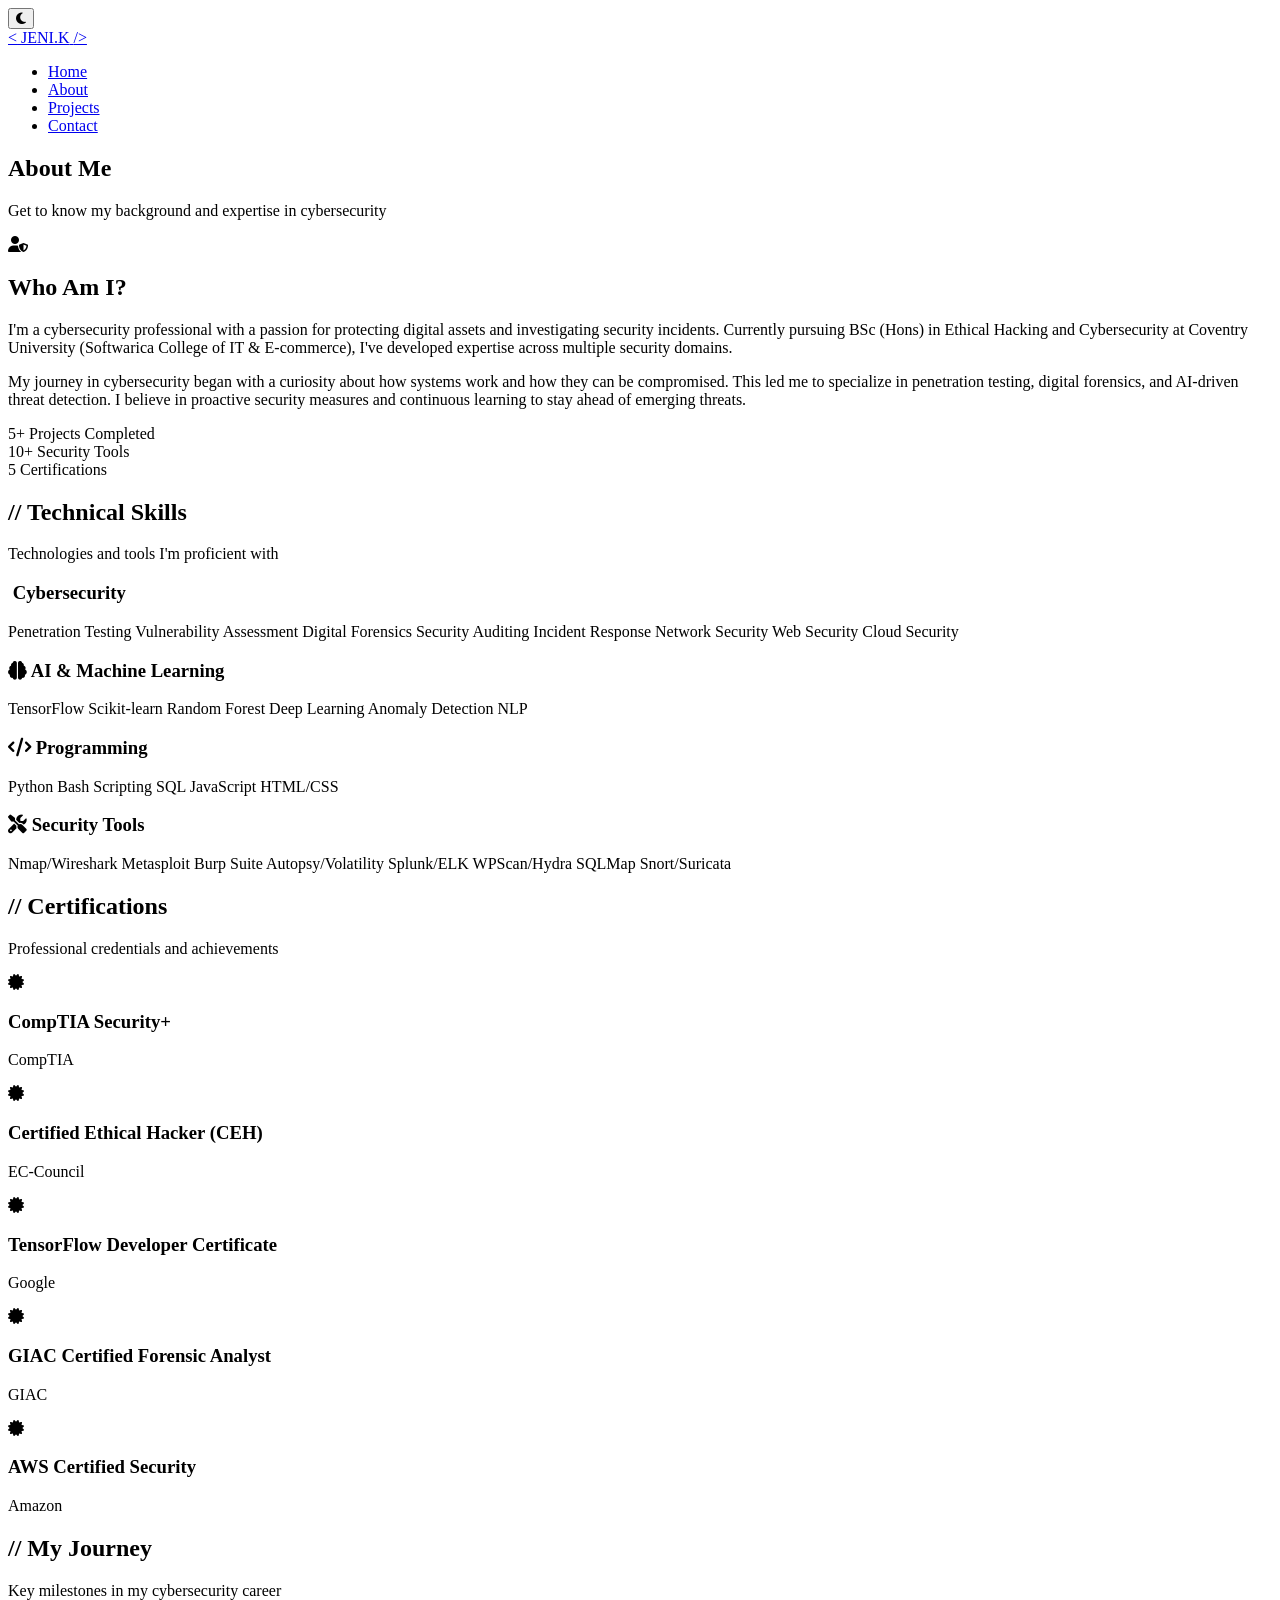
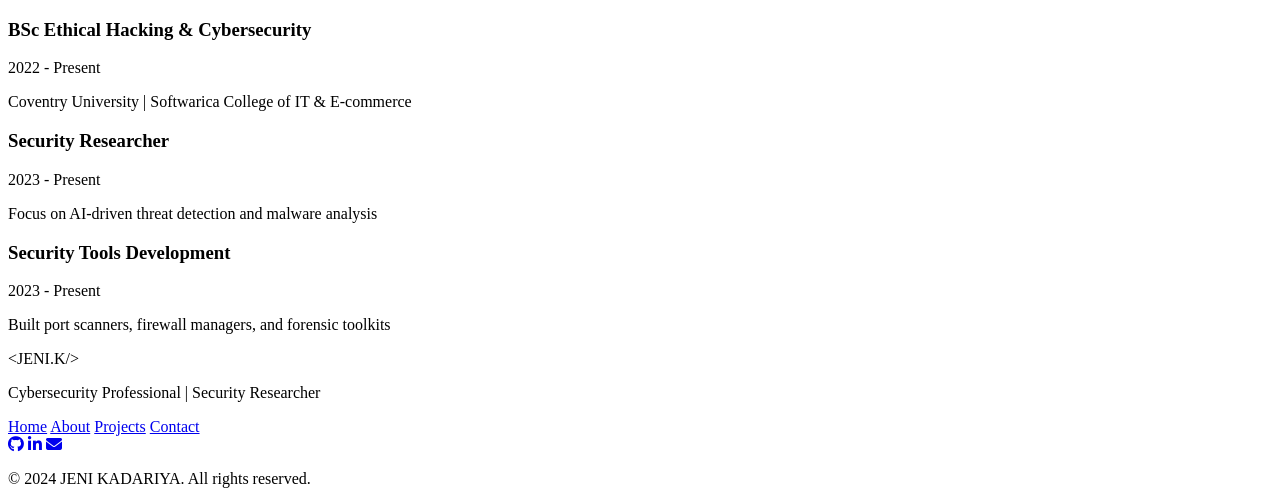
==== about.html @ f5ad0b84 "portolio" ====
<!DOCTYPE html>
<html lang="en">
<head>
    <meta charset="UTF-8">
    <meta name="viewport" content="width=device-width, initial-scale=1.0">
    <title>About | JENI KADARIYA - Cybersecurity Professional</title>
    <link rel="stylesheet" href="assets/css/style.css">
    <link href="https://fonts.googleapis.com/css2?family=Inter:wght@300;400;500;600;700;800&display=swap" rel="stylesheet">
    <link rel="stylesheet" href="https://cdnjs.cloudflare.com/ajax/libs/font-awesome/6.5.1/css/all.min.css">
</head>
<body>
    <!-- Animated Background -->
    <div class="bg-animation">
        <div class="grid-lines"></div>
        <div class="glow-spot"></div>
    </div>

    <!-- Theme Toggle -->
    <div class="theme-toggle">
        <button id="themeToggle" aria-label="Toggle theme">
            <i class="fas fa-moon"></i>
        </button>
    </div>

    <!-- Navigation -->
    <nav class="navbar" id="navbar">
        <div class="nav-container">
            <div class="logo">
                <a href="index.html">
                    <span class="logo-bracket">&lt;</span>
                    <span class="logo-text">JENI.K</span>
                    <span class="logo-bracket">/&gt;</span>
                </a>
            </div>
            <div class="nav-toggle" id="navToggle">
                <span></span>
                <span></span>
                <span></span>
            </div>
            <ul class="nav-menu" id="navMenu">
                <li><a href="index.html" class="nav-link">Home</a></li>
                <li><a href="about.html" class="nav-link active">About</a></li>
                <li><a href="projects.html" class="nav-link">Projects</a></li>
                <li><a href="contact.html" class="nav-link">Contact</a></li>
            </ul>
        </div>
    </nav>

    <main>
        <!-- About Hero -->
        <section class="page-hero">
            <div class="container">
                <div class="page-hero-content">
                    <h1>About Me</h1>
                    <p>Get to know my background and expertise in cybersecurity</p>
                </div>
            </div>
        </section>

        <!-- Introduction Section -->
        <section class="about-intro">
            <div class="container">
                <div class="about-grid">
                    <div class="about-image">
                        <div class="image-placeholder">
                            <div class="placeholder-icon">
                                <i class="fas fa-user-shield"></i>
                            </div>
                        </div>
                    </div>
                    <div class="about-text">
                        <h2>Who Am I?</h2>
                        <p>I'm a cybersecurity professional with a passion for protecting digital assets and investigating security incidents. Currently pursuing BSc (Hons) in Ethical Hacking and Cybersecurity at Coventry University (Softwarica College of IT & E-commerce), I've developed expertise across multiple security domains.</p>
                        <p>My journey in cybersecurity began with a curiosity about how systems work and how they can be compromised. This led me to specialize in penetration testing, digital forensics, and AI-driven threat detection. I believe in proactive security measures and continuous learning to stay ahead of emerging threats.</p>
                        <div class="about-stats">
                            <div class="stat-item">
                                <span class="stat-number">5+</span>
                                <span class="stat-label">Projects Completed</span>
                            </div>
                            <div class="stat-item">
                                <span class="stat-number">10+</span>
                                <span class="stat-label">Security Tools</span>
                            </div>
                            <div class="stat-item">
                                <span class="stat-number">5</span>
                                <span class="stat-label">Certifications</span>
                            </div>
                        </div>
                    </div>
                </div>
            </div>
        </section>

        <!-- Skills Section -->
        <section class="skills-detail">
            <div class="container">
                <div class="section-header">
                    <h2 class="section-title">
                        <span class="title-accent">//</span>
                        Technical Skills
                    </h2>
                    <p class="section-subtitle">Technologies and tools I'm proficient with</p>
                </div>
                <div class="skills-categories">
                    <div class="skill-category">
                        <h3><i class="fas fa-shield-haltered"></i> Cybersecurity</h3>
                        <div class="skill-items">
                            <span>Penetration Testing</span>
                            <span>Vulnerability Assessment</span>
                            <span>Digital Forensics</span>
                            <span>Security Auditing</span>
                            <span>Incident Response</span>
                            <span>Network Security</span>
                            <span>Web Security</span>
                            <span>Cloud Security</span>
                        </div>
                    </div>
                    <div class="skill-category">
                        <h3><i class="fas fa-brain"></i> AI & Machine Learning</h3>
                        <div class="skill-items">
                            <span>TensorFlow</span>
                            <span>Scikit-learn</span>
                            <span>Random Forest</span>
                            <span>Deep Learning</span>
                            <span>Anomaly Detection</span>
                            <span>NLP</span>
                        </div>
                    </div>
                    <div class="skill-category">
                        <h3><i class="fas fa-code"></i> Programming</h3>
                        <div class="skill-items">
                            <span>Python</span>
                            <span>Bash Scripting</span>
                            <span>SQL</span>
                            <span>JavaScript</span>
                            <span>HTML/CSS</span>
                        </div>
                    </div>
                    <div class="skill-category">
                        <h3><i class="fas fa-tools"></i> Security Tools</h3>
                        <div class="skill-items">
                            <span>Nmap/Wireshark</span>
                            <span>Metasploit</span>
                            <span>Burp Suite</span>
                            <span>Autopsy/Volatility</span>
                            <span>Splunk/ELK</span>
                            <span>WPScan/Hydra</span>
                            <span>SQLMap</span>
                            <span>Snort/Suricata</span>
                        </div>
                    </div>
                </div>
            </div>
        </section>

        <!-- Certifications Section -->
        <section class="certifications">
            <div class="container">
                <div class="section-header">
                    <h2 class="section-title">
                        <span class="title-accent">//</span>
                        Certifications
                    </h2>
                    <p class="section-subtitle">Professional credentials and achievements</p>
                </div>
                <div class="cert-grid">
                    <div class="cert-card">
                        <i class="fas fa-certificate"></i>
                        <h3>CompTIA Security+</h3>
                        <p>CompTIA</p>
                    </div>
                    <div class="cert-card">
                        <i class="fas fa-certificate"></i>
                        <h3>Certified Ethical Hacker (CEH)</h3>
                        <p>EC-Council</p>
                    </div>
                    <div class="cert-card">
                        <i class="fas fa-certificate"></i>
                        <h3>TensorFlow Developer Certificate</h3>
                        <p>Google</p>
                    </div>
                    <div class="cert-card">
                        <i class="fas fa-certificate"></i>
                        <h3>GIAC Certified Forensic Analyst</h3>
                        <p>GIAC</p>
                    </div>
                    <div class="cert-card">
                        <i class="fas fa-certificate"></i>
                        <h3>AWS Certified Security</h3>
                        <p>Amazon</p>
                    </div>
                </div>
            </div>
        </section>

        <!-- Journey Timeline -->
        <section class="journey">
            <div class="container">
                <div class="section-header">
                    <h2 class="section-title">
                        <span class="title-accent">//</span>
                        My Journey
                    </h2>
                    <p class="section-subtitle">Key milestones in my cybersecurity career</p>
                </div>
                <div class="timeline">
                    <div class="timeline-item">
                        <div class="timeline-dot"></div>
                        <div class="timeline-content">
                            <h3>BSc Ethical Hacking & Cybersecurity</h3>
                            <p class="timeline-date">2022 - Present</p>
                            <p>Coventry University | Softwarica College of IT & E-commerce</p>
                        </div>
                    </div>
                    <div class="timeline-item">
                        <div class="timeline-dot"></div>
                        <div class="timeline-content">
                            <h3>Security Researcher</h3>
                            <p class="timeline-date">2023 - Present</p>
                            <p>Focus on AI-driven threat detection and malware analysis</p>
                        </div>
                    </div>
                    <div class="timeline-item">
                        <div class="timeline-dot"></div>
                        <div class="timeline-content">
                            <h3>Security Tools Development</h3>
                            <p class="timeline-date">2023 - Present</p>
                            <p>Built port scanners, firewall managers, and forensic toolkits</p>
                        </div>
                    </div>
                </div>
            </div>
        </section>
    </main>

    <!-- Footer -->
    <footer class="footer">
        <div class="container">
            <div class="footer-content">
                <div class="footer-info">
                    <div class="footer-logo">
                        <span>&lt;JENI.K/&gt;</span>
                    </div>
                    <p>Cybersecurity Professional | Security Researcher</p>
                </div>
                <div class="footer-links">
                    <a href="index.html">Home</a>
                    <a href="about.html">About</a>
                    <a href="projects.html">Projects</a>
                    <a href="contact.html">Contact</a>
                </div>
                <div class="footer-social">
                    <a href="https://github.com/Jeni3579" target="_blank"><i class="fab fa-github"></i></a>
                    <a href="https://www.linkedin.com/in/jeni-kadariya-0620a2279" target="_blank"><i class="fab fa-linkedin-in"></i></a>
                    <a href="mailto:kadariyajennie3579@gmail.com"><i class="fas fa-envelope"></i></a>
                </div>
            </div>
            <div class="footer-bottom">
                <p>&copy; 2024 JENI KADARIYA. All rights reserved.</p>
            </div>
        </div>
    </footer>

    <script src="assets/js/main.js"></script>
</body>
</html>
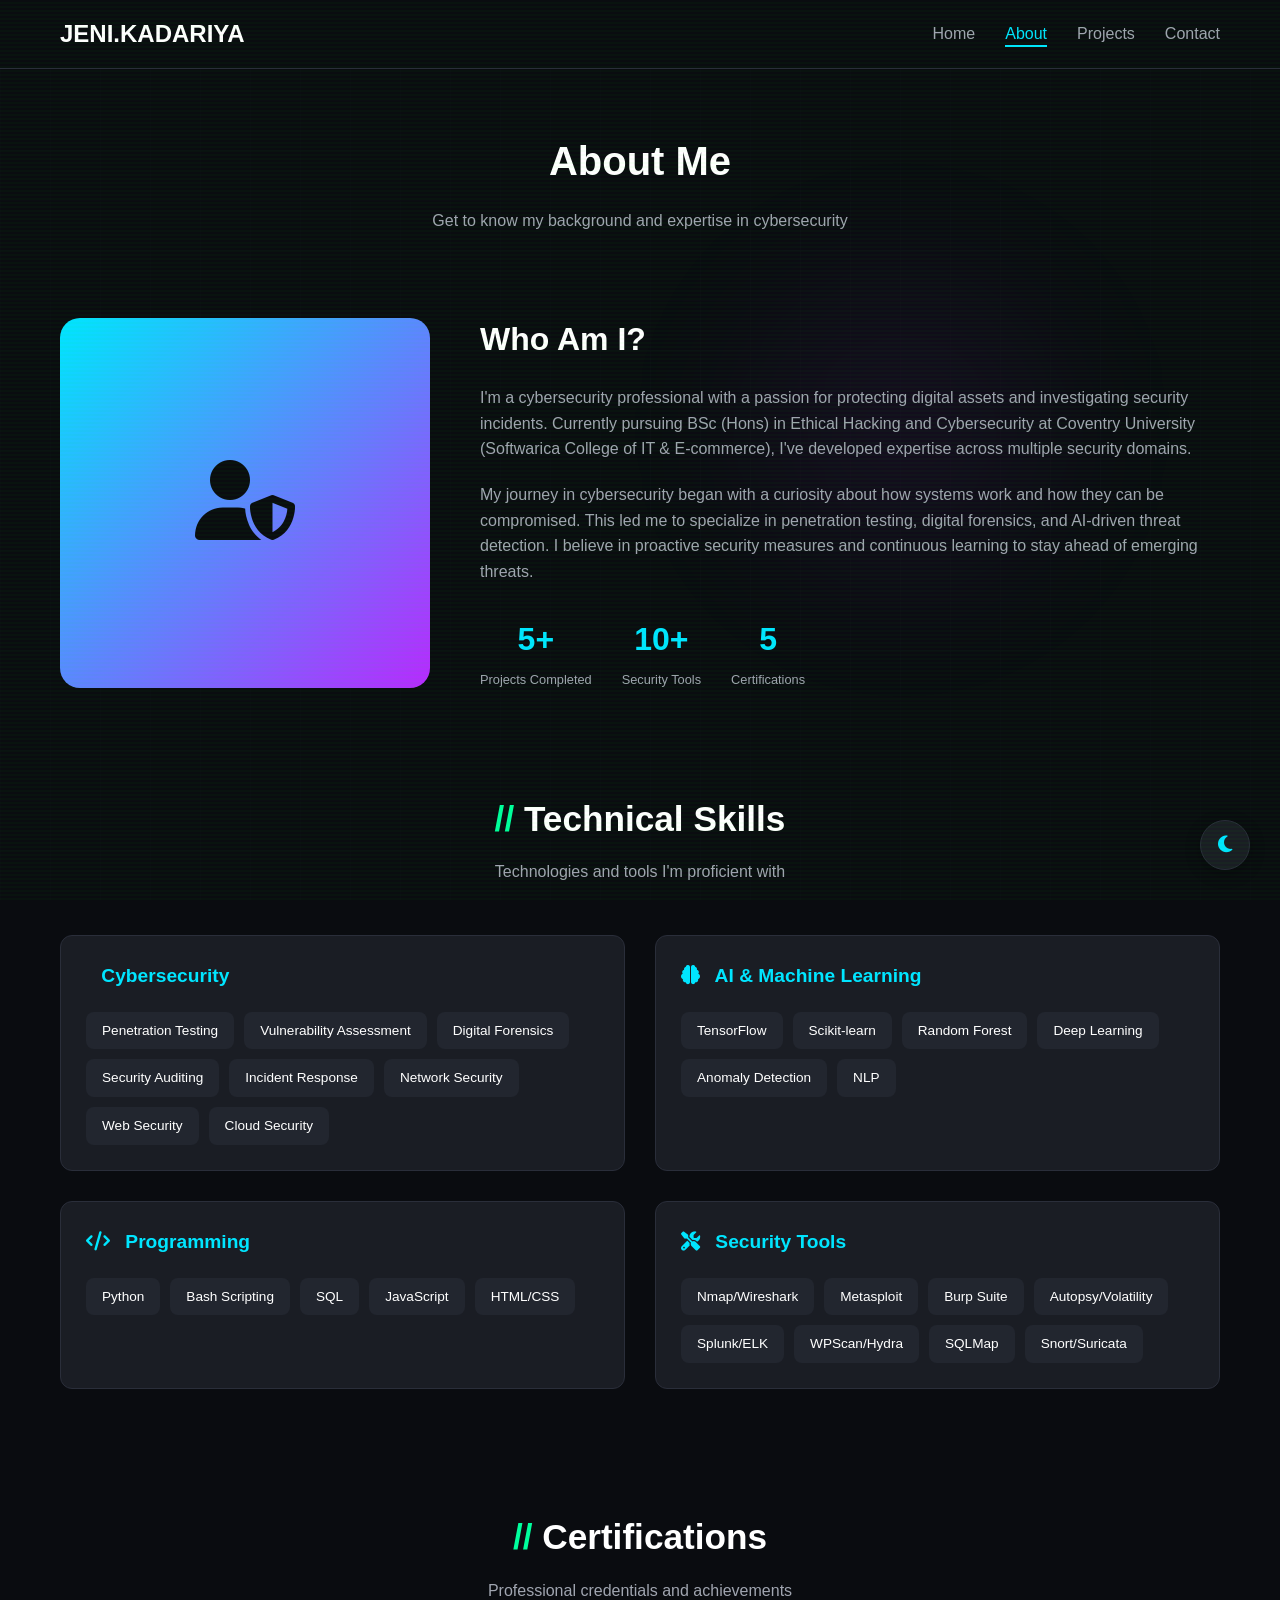
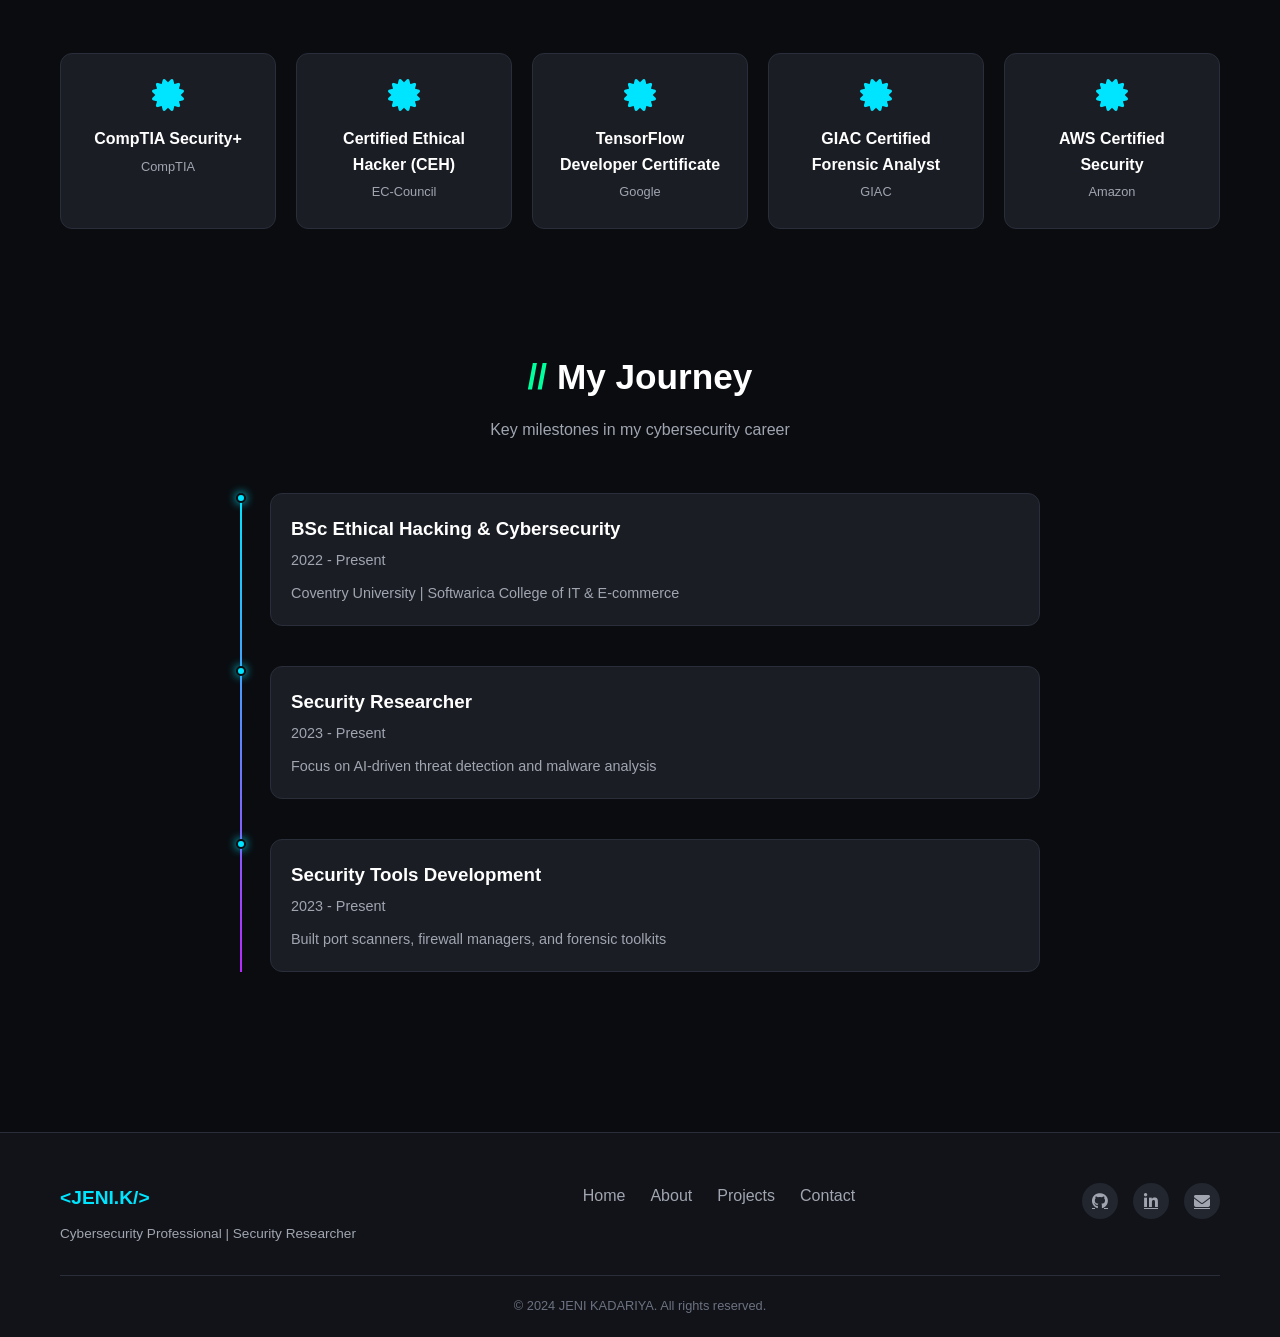
==== commit 2010cc1f: "cybersecurity portfolio" ====
--- a/about.html
+++ b/about.html
@@ -27,9 +27,7 @@
         <div class="nav-container">
             <div class="logo">
                 <a href="index.html">
-                    <span class="logo-bracket">&lt;</span>
-                    <span class="logo-text">JENI.K</span>
-                    <span class="logo-bracket">/&gt;</span>
+                    <span class="logo-text">JENI.KADARIYA</span>
                 </a>
             </div>
             <div class="nav-toggle" id="navToggle">
--- a/assets/css/style.css
+++ b/assets/css/style.css
@@ -0,0 +1,1150 @@
+/* ============================================
+   JENI KADARIYA - Cybersecurity Portfolio
+   Modern Dark Theme with Neon Accents
+   ============================================ */
+
+/* CSS Variables */
+:root {
+    /* Dark Theme (Default) */
+    --bg-primary: #0a0c10;
+    --bg-secondary: #111318;
+    --bg-card: #1a1d24;
+    --bg-hover: #22262f;
+    --text-primary: #ffffff;
+    --text-secondary: #a0a5b0;
+    --text-muted: #6c7280;
+    --accent-cyan: #00e5ff;
+    --accent-purple: #b829ff;
+    --accent-green: #00ff9d;
+    --border-color: #2a2e3a;
+    --glow-cyan: rgba(0, 229, 255, 0.2);
+    --glow-purple: rgba(184, 41, 255, 0.2);
+    --danger: #ff4d4d;
+    --success: #00ff9d;
+    --transition: all 0.3s ease;
+}
+
+/* Light Theme */
+[data-theme="light"] {
+    --bg-primary: #f0f2f5;
+    --bg-secondary: #ffffff;
+    --bg-card: #ffffff;
+    --bg-hover: #e8eaef;
+    --text-primary: #1a1a2e;
+    --text-secondary: #4a4a6a;
+    --text-muted: #8a8aa0;
+    --border-color: #e0e0e0;
+}
+
+/* Global Styles */
+* {
+    margin: 0;
+    padding: 0;
+    box-sizing: border-box;
+}
+
+html {
+    scroll-behavior: smooth;
+}
+
+body {
+    font-family: 'Inter', sans-serif;
+    background-color: var(--bg-primary);
+    color: var(--text-primary);
+    line-height: 1.6;
+    transition: var(--transition);
+    overflow-x: hidden;
+}
+
+.container {
+    max-width: 1200px;
+    margin: 0 auto;
+    padding: 0 20px;
+}
+
+/* ============================================
+   Animated Background
+   ============================================ */
+.bg-animation {
+    position: fixed;
+    top: 0;
+    left: 0;
+    width: 100%;
+    height: 100%;
+    z-index: -1;
+    overflow: hidden;
+}
+
+.grid-lines {
+    position: absolute;
+    top: 0;
+    left: 0;
+    width: 100%;
+    height: 100%;
+    background-image: 
+        linear-gradient(var(--border-color) 1px, transparent 1px),
+        linear-gradient(90deg, var(--border-color) 1px, transparent 1px);
+    background-size: 50px 50px;
+    opacity: 0.05;
+}
+
+.glow-spot {
+    position: absolute;
+    top: 20%;
+    right: 10%;
+    width: 500px;
+    height: 500px;
+    background: radial-gradient(circle, var(--glow-purple) 0%, transparent 70%);
+    border-radius: 50%;
+    filter: blur(60px);
+    opacity: 0.4;
+    animation: pulse 8s ease-in-out infinite;
+}
+
+@keyframes pulse {
+    0%, 100% { opacity: 0.3; transform: scale(1); }
+    50% { opacity: 0.5; transform: scale(1.1); }
+}
+
+/* ============================================
+   Theme Toggle
+   ============================================ */
+.theme-toggle {
+    position: fixed;
+    bottom: 30px;
+    right: 30px;
+    z-index: 1000;
+}
+
+.theme-toggle button {
+    width: 50px;
+    height: 50px;
+    border-radius: 50%;
+    background: var(--bg-card);
+    border: 1px solid var(--border-color);
+    color: var(--accent-cyan);
+    cursor: pointer;
+    font-size: 1.2rem;
+    transition: var(--transition);
+    box-shadow: 0 4px 15px rgba(0, 0, 0, 0.3);
+}
+
+.theme-toggle button:hover {
+    transform: scale(1.1);
+    border-color: var(--accent-cyan);
+    box-shadow: 0 0 20px var(--glow-cyan);
+}
+
+/* ============================================
+   Navigation
+   ============================================ */
+.navbar {
+    position: sticky;
+    top: 0;
+    z-index: 999;
+    background: var(--bg-primary);
+    border-bottom: 1px solid var(--border-color);
+    backdrop-filter: blur(10px);
+    padding: 15px 0;
+}
+
+.nav-container {
+    max-width: 1200px;
+    margin: 0 auto;
+    padding: 0 20px;
+    display: flex;
+    justify-content: space-between;
+    align-items: center;
+}
+
+.logo a {
+    text-decoration: none;
+    font-size: 1.5rem;
+    font-weight: 700;
+}
+
+.logo-bracket {
+    color: var(--accent-cyan);
+}
+
+.logo-text {
+    color: var(--text-primary);
+}
+
+.nav-menu {
+    display: flex;
+    gap: 30px;
+    list-style: none;
+}
+
+.nav-link {
+    text-decoration: none;
+    color: var(--text-secondary);
+    font-weight: 500;
+    transition: var(--transition);
+    position: relative;
+}
+
+.nav-link:hover,
+.nav-link.active {
+    color: var(--accent-cyan);
+}
+
+.nav-link::after {
+    content: '';
+    position: absolute;
+    bottom: -5px;
+    left: 0;
+    width: 0;
+    height: 2px;
+    background: var(--accent-cyan);
+    transition: var(--transition);
+}
+
+.nav-link:hover::after,
+.nav-link.active::after {
+    width: 100%;
+}
+
+.nav-toggle {
+    display: none;
+    flex-direction: column;
+    gap: 6px;
+    cursor: pointer;
+}
+
+.nav-toggle span {
+    width: 25px;
+    height: 2px;
+    background: var(--text-primary);
+    transition: var(--transition);
+}
+
+/* ============================================
+   Buttons
+   ============================================ */
+.btn {
+    display: inline-flex;
+    align-items: center;
+    gap: 10px;
+    padding: 12px 28px;
+    border-radius: 8px;
+    text-decoration: none;
+    font-weight: 600;
+    transition: var(--transition);
+    cursor: pointer;
+    border: none;
+    font-family: inherit;
+}
+
+.btn-primary {
+    background: linear-gradient(135deg, var(--accent-cyan), var(--accent-purple));
+    color: var(--bg-primary);
+}
+
+.btn-primary:hover {
+    transform: translateY(-2px);
+    box-shadow: 0 5px 20px var(--glow-cyan);
+}
+
+.btn-outline {
+    background: transparent;
+    border: 2px solid var(--border-color);
+    color: var(--text-primary);
+}
+
+.btn-outline:hover {
+    border-color: var(--accent-cyan);
+    color: var(--accent-cyan);
+    transform: translateY(-2px);
+}
+
+.btn-link {
+    background: none;
+    border: none;
+    color: var(--accent-cyan);
+    text-decoration: none;
+    font-weight: 500;
+    cursor: pointer;
+    transition: var(--transition);
+}
+
+.btn-link:hover {
+    color: var(--accent-purple);
+    transform: translateX(5px);
+}
+
+/* ============================================
+   Hero Section
+   ============================================ */
+.hero {
+    min-height: 80vh;
+    display: flex;
+    align-items: center;
+    padding: 60px 0;
+}
+
+.hero-container {
+    max-width: 1200px;
+    margin: 0 auto;
+    padding: 0 20px;
+}
+
+.hero-badge {
+    display: inline-flex;
+    align-items: center;
+    gap: 8px;
+    background: rgba(0, 229, 255, 0.1);
+    border: 1px solid var(--accent-cyan);
+    border-radius: 50px;
+    padding: 6px 16px;
+    margin-bottom: 24px;
+}
+
+.badge-dot {
+    width: 8px;
+    height: 8px;
+    background: var(--accent-green);
+    border-radius: 50%;
+    animation: blink 1s infinite;
+}
+
+@keyframes blink {
+    0%, 100% { opacity: 1; }
+    50% { opacity: 0.3; }
+}
+
+.hero-title {
+    font-size: 4rem;
+    font-weight: 800;
+    margin-bottom: 20px;
+    line-height: 1.2;
+}
+
+.greeting {
+    display: block;
+    font-size: 1.5rem;
+    color: var(--text-secondary);
+    font-weight: 400;
+}
+
+.name {
+    background: linear-gradient(135deg, var(--accent-cyan), var(--accent-purple));
+    -webkit-background-clip: text;
+    background-clip: text;
+    color: transparent;
+}
+
+.typing-container {
+    display: flex;
+    align-items: center;
+    gap: 5px;
+    margin-bottom: 20px;
+    font-size: 1.5rem;
+}
+
+.typing-prefix {
+    color: var(--accent-green);
+}
+
+.typing-text {
+    color: var(--accent-cyan);
+}
+
+.typing-cursor {
+    color: var(--accent-green);
+    animation: blink 1s infinite;
+}
+
+.hero-description {
+    font-size: 1.1rem;
+    color: var(--text-secondary);
+    max-width: 600px;
+    margin-bottom: 30px;
+}
+
+.hero-buttons {
+    display: flex;
+    gap: 15px;
+    flex-wrap: wrap;
+}
+
+/* ============================================
+   Section Styles
+   ============================================ */
+.section-header {
+    text-align: center;
+    margin-bottom: 50px;
+}
+
+.section-title {
+    font-size: 2.2rem;
+    font-weight: 700;
+    margin-bottom: 12px;
+}
+
+.title-accent {
+    color: var(--accent-green);
+}
+
+.section-subtitle {
+    color: var(--text-secondary);
+    font-size: 1rem;
+}
+
+/* Skills Preview */
+.skills-preview {
+    padding: 60px 0;
+}
+
+.skills-grid {
+    display: grid;
+    grid-template-columns: repeat(auto-fit, minmax(250px, 1fr));
+    gap: 25px;
+}
+
+.skill-card {
+    background: var(--bg-card);
+    border: 1px solid var(--border-color);
+    border-radius: 12px;
+    padding: 30px;
+    text-align: center;
+    transition: var(--transition);
+}
+
+.skill-card:hover {
+    transform: translateY(-5px);
+    border-color: var(--accent-cyan);
+    box-shadow: 0 5px 20px var(--glow-cyan);
+}
+
+.skill-icon {
+    font-size: 2.5rem;
+    color: var(--accent-cyan);
+    margin-bottom: 20px;
+}
+
+.skill-card h3 {
+    font-size: 1.2rem;
+    margin-bottom: 10px;
+}
+
+.skill-card p {
+    color: var(--text-secondary);
+    font-size: 0.9rem;
+}
+
+/* Projects Grid */
+.featured-projects,
+.all-projects {
+    padding: 60px 0;
+}
+
+.projects-grid {
+    display: grid;
+    grid-template-columns: repeat(auto-fit, minmax(350px, 1fr));
+    gap: 25px;
+    margin-bottom: 40px;
+}
+
+.project-card {
+    background: var(--bg-card);
+    border: 1px solid var(--border-color);
+    border-radius: 12px;
+    padding: 25px;
+    transition: var(--transition);
+}
+
+.project-card:hover {
+    transform: translateY(-5px);
+    border-color: var(--accent-cyan);
+    box-shadow: 0 5px 20px var(--glow-cyan);
+}
+
+.project-tags {
+    display: flex;
+    flex-wrap: wrap;
+    gap: 8px;
+    margin-bottom: 15px;
+}
+
+.tag {
+    background: rgba(0, 229, 255, 0.1);
+    color: var(--accent-cyan);
+    padding: 4px 10px;
+    border-radius: 4px;
+    font-size: 0.7rem;
+    font-weight: 600;
+}
+
+.project-card h3 {
+    font-size: 1.2rem;
+    margin-bottom: 12px;
+}
+
+.project-card p {
+    color: var(--text-secondary);
+    font-size: 0.9rem;
+    margin-bottom: 15px;
+    line-height: 1.6;
+}
+
+.project-tech {
+    display: flex;
+    flex-wrap: wrap;
+    gap: 8px;
+    margin-bottom: 20px;
+}
+
+.project-tech span {
+    background: var(--bg-hover);
+    padding: 4px 10px;
+    border-radius: 4px;
+    font-size: 0.7rem;
+    font-family: monospace;
+    color: var(--text-secondary);
+}
+
+.project-links {
+    display: flex;
+    gap: 20px;
+}
+
+.view-all {
+    text-align: center;
+    margin-top: 20px;
+}
+
+/* CTA Section */
+.cta-section {
+    padding: 80px 0;
+    text-align: center;
+    background: var(--bg-secondary);
+}
+
+.cta-content h2 {
+    font-size: 2rem;
+    margin-bottom: 15px;
+}
+
+.cta-content p {
+    color: var(--text-secondary);
+    margin-bottom: 25px;
+}
+
+/* Page Hero */
+.page-hero {
+    padding: 60px 0 40px;
+    text-align: center;
+}
+
+.page-hero-content h1 {
+    font-size: 2.5rem;
+    margin-bottom: 15px;
+}
+
+.page-hero-content p {
+    color: var(--text-secondary);
+}
+
+/* About Page */
+.about-intro {
+    padding: 40px 0;
+}
+
+.about-grid {
+    display: grid;
+    grid-template-columns: 1fr 2fr;
+    gap: 50px;
+    align-items: center;
+}
+
+.image-placeholder {
+    background: linear-gradient(135deg, var(--accent-cyan), var(--accent-purple));
+    border-radius: 20px;
+    aspect-ratio: 1;
+    display: flex;
+    align-items: center;
+    justify-content: center;
+}
+
+.placeholder-icon {
+    font-size: 5rem;
+    color: var(--bg-primary);
+}
+
+.about-text h2 {
+    font-size: 2rem;
+    margin-bottom: 20px;
+}
+
+.about-text p {
+    color: var(--text-secondary);
+    margin-bottom: 20px;
+    line-height: 1.6;
+}
+
+.about-stats {
+    display: flex;
+    gap: 30px;
+    margin-top: 30px;
+}
+
+.stat-item {
+    text-align: center;
+}
+
+.stat-number {
+    display: block;
+    font-size: 2rem;
+    font-weight: 700;
+    color: var(--accent-cyan);
+}
+
+.stat-label {
+    font-size: 0.8rem;
+    color: var(--text-secondary);
+}
+
+/* Skills Detail */
+.skills-detail {
+    padding: 60px 0;
+}
+
+.skills-categories {
+    display: grid;
+    grid-template-columns: repeat(2, 1fr);
+    gap: 30px;
+}
+
+.skill-category {
+    background: var(--bg-card);
+    border: 1px solid var(--border-color);
+    border-radius: 12px;
+    padding: 25px;
+}
+
+.skill-category h3 {
+    font-size: 1.2rem;
+    margin-bottom: 20px;
+    color: var(--accent-cyan);
+}
+
+.skill-category h3 i {
+    margin-right: 10px;
+}
+
+.skill-items {
+    display: flex;
+    flex-wrap: wrap;
+    gap: 10px;
+}
+
+.skill-items span {
+    background: var(--bg-hover);
+    padding: 8px 16px;
+    border-radius: 8px;
+    font-size: 0.85rem;
+    transition: var(--transition);
+}
+
+.skill-items span:hover {
+    background: var(--accent-cyan);
+    color: var(--bg-primary);
+}
+
+/* Certifications */
+.certifications {
+    padding: 60px 0;
+}
+
+.cert-grid {
+    display: grid;
+    grid-template-columns: repeat(auto-fit, minmax(200px, 1fr));
+    gap: 20px;
+}
+
+.cert-card {
+    background: var(--bg-card);
+    border: 1px solid var(--border-color);
+    border-radius: 12px;
+    padding: 25px;
+    text-align: center;
+    transition: var(--transition);
+}
+
+.cert-card:hover {
+    transform: translateY(-3px);
+    border-color: var(--accent-cyan);
+}
+
+.cert-card i {
+    font-size: 2rem;
+    color: var(--accent-cyan);
+    margin-bottom: 15px;
+}
+
+.cert-card h3 {
+    font-size: 1rem;
+    margin-bottom: 5px;
+}
+
+.cert-card p {
+    font-size: 0.8rem;
+    color: var(--text-secondary);
+}
+
+/* Timeline */
+.journey {
+    padding: 60px 0;
+}
+
+.timeline {
+    position: relative;
+    max-width: 800px;
+    margin: 0 auto;
+    padding-left: 30px;
+}
+
+.timeline::before {
+    content: '';
+    position: absolute;
+    left: 0;
+    top: 0;
+    bottom: 0;
+    width: 2px;
+    background: linear-gradient(to bottom, var(--accent-cyan), var(--accent-purple));
+}
+
+.timeline-item {
+    position: relative;
+    margin-bottom: 40px;
+}
+
+.timeline-dot {
+    position: absolute;
+    left: -34px;
+    top: 0;
+    width: 10px;
+    height: 10px;
+    border-radius: 50%;
+    background: var(--accent-cyan);
+    border: 2px solid var(--bg-primary);
+    box-shadow: 0 0 10px var(--accent-cyan);
+}
+
+.timeline-content {
+    background: var(--bg-card);
+    border: 1px solid var(--border-color);
+    border-radius: 12px;
+    padding: 20px;
+}
+
+.timeline-content h3 {
+    margin-bottom: 5px;
+}
+
+.timeline-date {
+    font-size: 0.8rem;
+    color: var(--accent-green);
+    margin-bottom: 10px;
+}
+
+.timeline-content p {
+    color: var(--text-secondary);
+    font-size: 0.9rem;
+}
+
+/* Contact Page */
+.contact-section {
+    padding: 60px 0;
+}
+
+.contact-grid {
+    display: grid;
+    grid-template-columns: 1fr 1fr;
+    gap: 50px;
+}
+
+.contact-info h2,
+.contact-form h2 {
+    font-size: 1.8rem;
+    margin-bottom: 20px;
+}
+
+.contact-info p {
+    color: var(--text-secondary);
+    margin-bottom: 30px;
+}
+
+.contact-details {
+    display: flex;
+    flex-direction: column;
+    gap: 20px;
+}
+
+.contact-item {
+    display: flex;
+    align-items: center;
+    gap: 15px;
+}
+
+.contact-item i {
+    font-size: 1.5rem;
+    color: var(--accent-cyan);
+    width: 40px;
+}
+
+.contact-item h4 {
+    font-size: 0.9rem;
+    margin-bottom: 4px;
+}
+
+.contact-item a {
+    color: var(--text-secondary);
+    text-decoration: none;
+    transition: var(--transition);
+}
+
+.contact-item a:hover {
+    color: var(--accent-cyan);
+}
+
+/* Form Styles */
+.form-group {
+    margin-bottom: 20px;
+}
+
+.form-group label {
+    display: block;
+    margin-bottom: 8px;
+    font-weight: 500;
+}
+
+.form-group input,
+.form-group textarea {
+    width: 100%;
+    padding: 12px 15px;
+    background: var(--bg-card);
+    border: 1px solid var(--border-color);
+    border-radius: 8px;
+    color: var(--text-primary);
+    font-family: inherit;
+    transition: var(--transition);
+}
+
+.form-group input:focus,
+.form-group textarea:focus {
+    outline: none;
+    border-color: var(--accent-cyan);
+    box-shadow: 0 0 10px var(--glow-cyan);
+}
+
+.error-message {
+    display: block;
+    font-size: 0.75rem;
+    color: var(--danger);
+    margin-top: 5px;
+}
+
+.form-success {
+    text-align: center;
+    padding: 20px;
+    background: rgba(0, 255, 157, 0.1);
+    border: 1px solid var(--success);
+    border-radius: 8px;
+    margin-top: 20px;
+}
+
+.form-success i {
+    font-size: 2rem;
+    color: var(--success);
+    margin-bottom: 10px;
+}
+
+/* Footer */
+.footer {
+    background: var(--bg-secondary);
+    border-top: 1px solid var(--border-color);
+    padding: 50px 0 20px;
+    margin-top: 60px;
+}
+
+.footer-content {
+    display: flex;
+    justify-content: space-between;
+    flex-wrap: wrap;
+    gap: 30px;
+    margin-bottom: 30px;
+}
+
+.footer-logo span {
+    font-size: 1.2rem;
+    font-weight: 700;
+    color: var(--accent-cyan);
+}
+
+.footer-info p {
+    color: var(--text-secondary);
+    font-size: 0.85rem;
+    margin-top: 10px;
+}
+
+.footer-links {
+    display: flex;
+    gap: 25px;
+}
+
+.footer-links a {
+    color: var(--text-secondary);
+    text-decoration: none;
+    transition: var(--transition);
+}
+
+.footer-links a:hover {
+    color: var(--accent-cyan);
+}
+
+.footer-social {
+    display: flex;
+    gap: 15px;
+}
+
+.footer-social a {
+    width: 36px;
+    height: 36px;
+    display: flex;
+    align-items: center;
+    justify-content: center;
+    background: var(--bg-hover);
+    border-radius: 50%;
+    color: var(--text-secondary);
+    transition: var(--transition);
+}
+
+.footer-social a:hover {
+    background: var(--accent-cyan);
+    color: var(--bg-primary);
+    transform: translateY(-3px);
+}
+
+.footer-bottom {
+    text-align: center;
+    padding-top: 20px;
+    border-top: 1px solid var(--border-color);
+    color: var(--text-muted);
+    font-size: 0.8rem;
+}
+
+/* Modal */
+.modal {
+    display: none;
+    position: fixed;
+    top: 0;
+    left: 0;
+    width: 100%;
+    height: 100%;
+    background: rgba(0, 0, 0, 0.9);
+    z-index: 2000;
+    justify-content: center;
+    align-items: center;
+}
+
+.modal.active {
+    display: flex;
+}
+
+.modal-content {
+    background: var(--bg-card);
+    border: 1px solid var(--accent-cyan);
+    border-radius: 16px;
+    max-width: 600px;
+    width: 90%;
+    max-height: 80vh;
+    overflow-y: auto;
+    position: relative;
+}
+
+.modal-close {
+    position: absolute;
+    top: 15px;
+    right: 20px;
+    background: none;
+    border: none;
+    font-size: 2rem;
+    color: var(--text-secondary);
+    cursor: pointer;
+    transition: var(--transition);
+}
+
+.modal-close:hover {
+    color: var(--danger);
+}
+
+.modal-body {
+    padding: 30px;
+}
+
+/* Responsive */
+@media (max-width: 768px) {
+    .nav-toggle {
+        display: flex;
+    }
+    
+    .nav-menu {
+        position: fixed;
+        top: 70px;
+        left: -100%;
+        width: 100%;
+        height: calc(100vh - 70px);
+        background: var(--bg-primary);
+        flex-direction: column;
+        align-items: center;
+        justify-content: center;
+        transition: var(--transition);
+        z-index: 998;
+    }
+    
+    .nav-menu.active {
+        left: 0;
+    }
+    
+    .hero-title {
+        font-size: 2.5rem;
+    }
+    
+    .about-grid {
+        grid-template-columns: 1fr;
+    }
+    
+    .skills-categories {
+        grid-template-columns: 1fr;
+    }
+    
+    .contact-grid {
+        grid-template-columns: 1fr;
+    }
+    
+    .footer-content {
+        flex-direction: column;
+        text-align: center;
+    }
+    
+    .footer-links {
+        justify-content: center;
+    }
+    
+    .footer-social {
+        justify-content: center;
+    }
+    
+    .projects-grid {
+        grid-template-columns: 1fr;
+    }
+}
+/* ============================================
+   Kali Linux Theme Additions
+   ============================================ */
+
+/* Kali Linux Green Color Overrides */
+:root {
+    --kali-green: #00cc00;
+    --kali-dark: #0a0e0a;
+    --kali-terminal: #1a1e1a;
+    --kali-glow: rgba(0, 204, 0, 0.3);
+}
+
+/* Matrix Rain Effect */
+.matrix-rain {
+    position: absolute;
+    top: 0;
+    left: 0;
+    width: 100%;
+    height: 100%;
+    pointer-events: none;
+    z-index: 1;
+}
+
+/* Terminal-style cursor blink */
+.hero-badge {
+    border-color: var(--kali-green);
+}
+
+.badge-dot {
+    background-color: var(--kali-green);
+    animation: kali-blink 1s infinite;
+}
+
+@keyframes kali-blink {
+    0%, 100% { opacity: 1; }
+    50% { opacity: 0.3; }
+}
+
+/* Kali-style scanline effect */
+body::before {
+    content: '';
+    position: fixed;
+    top: 0;
+    left: 0;
+    width: 100%;
+    height: 100%;
+    background: repeating-linear-gradient(
+        0deg,
+        rgba(0, 255, 0, 0.03) 0px,
+        rgba(0, 255, 0, 0.03) 2px,
+        transparent 2px,
+        transparent 4px
+    );
+    pointer-events: none;
+    z-index: 9999;
+}
+
+/* Glitch text effect for name */
+.name {
+    position: relative;
+    animation: kali-glitch 3s infinite;
+}
+
+@keyframes kali-glitch {
+    0%, 100% { text-shadow: 2px 0 var(--kali-green), -2px 0 var(--kali-green); }
+    33% { text-shadow: 2px 0 var(--kali-green), -2px 0 var(--kali-green); }
+    34% { text-shadow: none; }
+    66% { text-shadow: none; }
+    67% { text-shadow: 2px 0 var(--kali-green), -2px 0 var(--kali-green); }
+}
+
+/* Kali-style buttons */
+.btn-primary {
+    background: linear-gradient(135deg, var(--kali-green), #008800);
+    box-shadow: 0 0 10px var(--kali-glow);
+}
+
+.btn-primary:hover {
+    box-shadow: 0 0 20px var(--kali-green);
+}
+
+/* Kali-style skill cards */
+.skill-card {
+    border-bottom: 2px solid transparent;
+    transition: all 0.3s ease;
+}
+
+.skill-card:hover {
+    border-bottom-color: var(--kali-green);
+    box-shadow: 0 5px 20px var(--kali-glow);
+}
+
+/* Kali-style project cards */
+.project-card {
+    border-left: 2px solid transparent;
+}
+
+.project-card:hover {
+    border-left-color: var(--kali-green);
+}
+
+/* Kali-style tags */
+.tag {
+    background: rgba(0, 204, 0, 0.1);
+    border-left: 2px solid var(--kali-green);
+}
